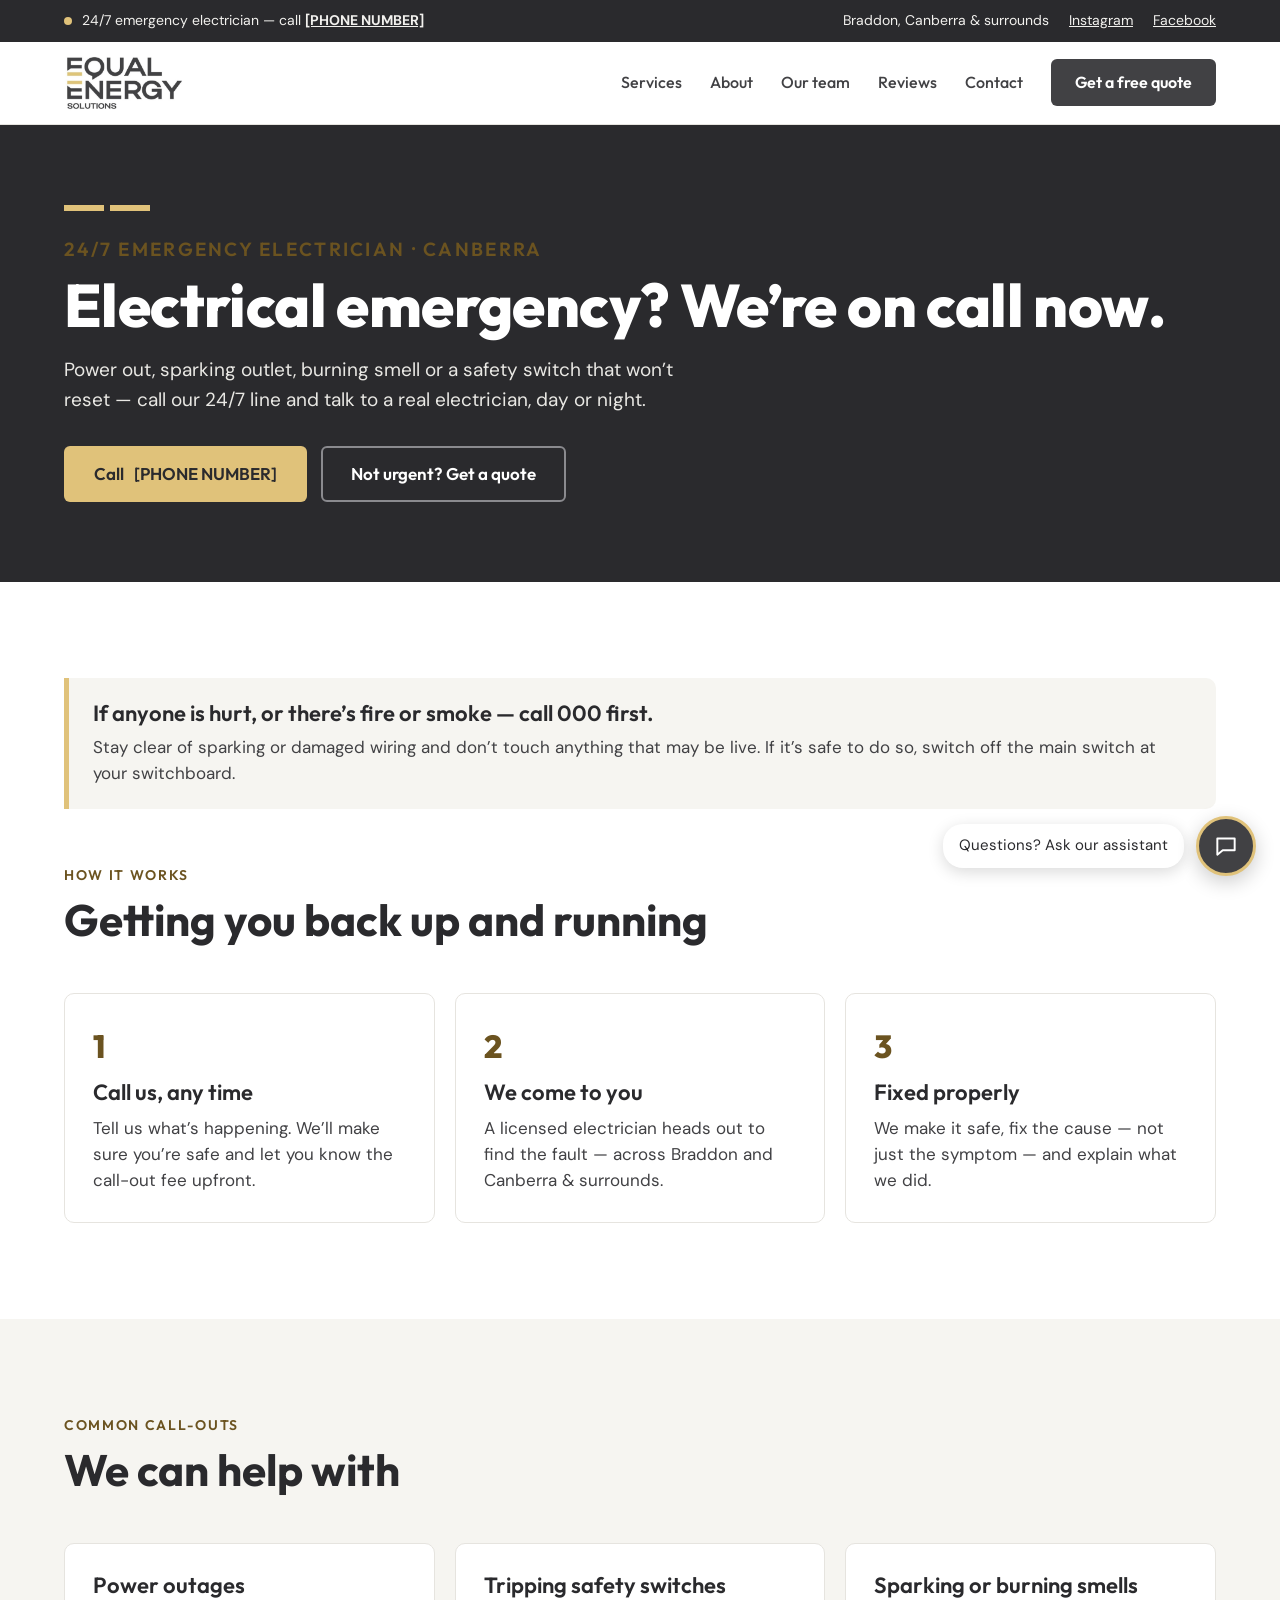
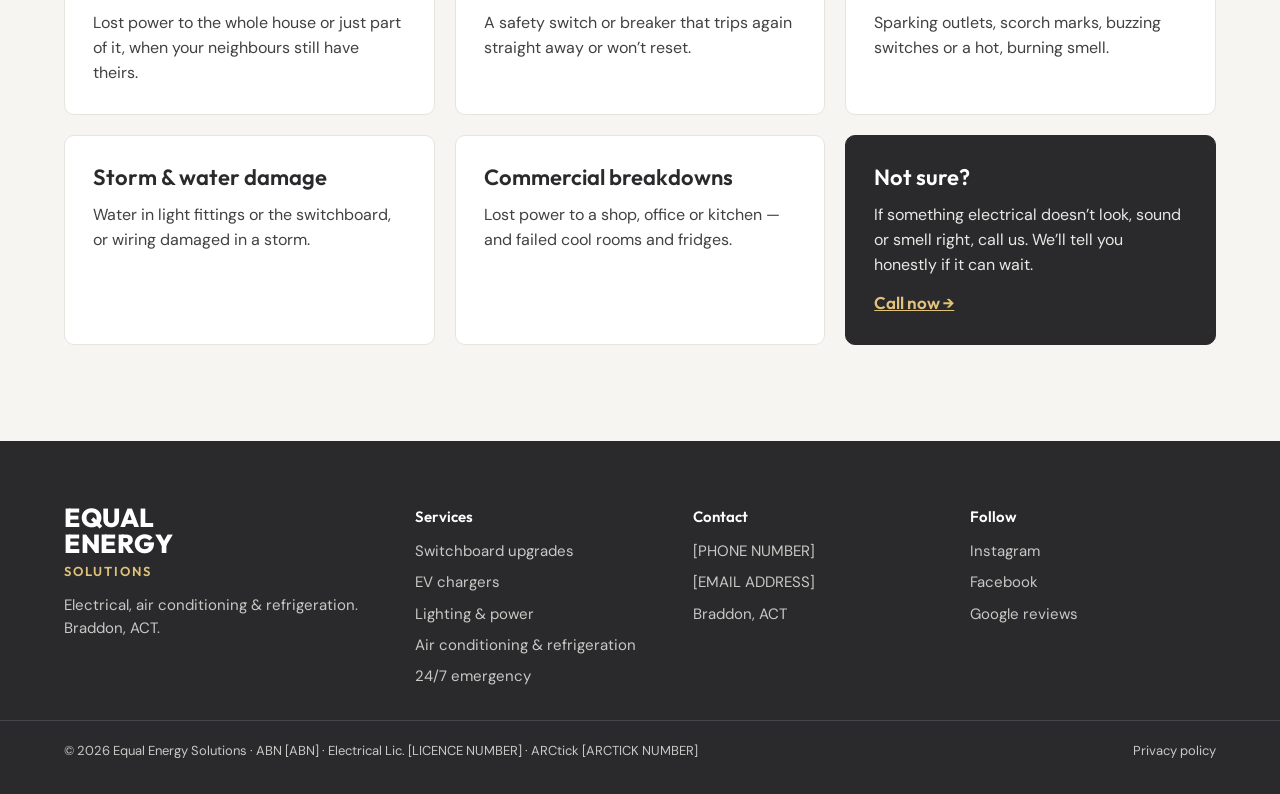
==== emergency.html @ e1e5429c "Equal Energy Solutions website Static site built from the Equal Energy design package: homepage, 24/" ====
<!doctype html>
<html lang="en-AU">
<head>
<meta charset="utf-8">
<meta name="viewport" content="width=device-width, initial-scale=1">
<title>24/7 Emergency Electrician Canberra | Equal Energy Solutions</title>
<meta name="description" content="24/7 emergency electrician in Canberra. Power out, sparking outlet or a safety switch that won't reset? Call Equal Energy Solutions any time, day or night.">
<meta name="theme-color" content="#2A2A2D">
<meta property="og:type" content="website">
<meta property="og:title" content="Equal Energy Solutions — Electrician Braddon &amp; Canberra">
<meta property="og:description" content="Electrical, air conditioning &amp; refrigeration for homes and businesses. 24/7 emergency service. Free quotes.">
<meta property="og:image" content="images/logo.jpg">
<link rel="icon" href="images/favicon.svg" type="image/svg+xml">
<link rel="preconnect" href="https://fonts.googleapis.com">
<link rel="preconnect" href="https://fonts.gstatic.com" crossorigin>
<link href="https://fonts.googleapis.com/css2?family=Outfit:wght@400;500;600;700;800&family=DM+Sans:wght@400;500;700&display=swap" rel="stylesheet">
<link rel="stylesheet" href="css/styles.css">
</head>
<body>
<a class="skip" href="#main">Skip to content</a>

<!-- 1. Emergency bar with tap-to-call -->
<div class="topbar">
  <div class="wrap">
    <div class="topbar__left"><span class="dot" aria-hidden="true"></span><span>24/7 emergency electrician — call <a data-tel href="index.html#contact"><strong data-site="phone">[PHONE NUMBER]</strong></a></span></div>
    <div class="topbar__right"><span>Braddon, Canberra &amp; surrounds</span><a data-link="instagramUrl" href="https://www.instagram.com/equalenergysolutions/" rel="noopener">Instagram</a><a data-link="facebookUrl" href="https://www.facebook.com/p/Equal-Energy-Solutions-61576045104167/" rel="noopener">Facebook</a></div>
  </div>
</div>

<header class="header">
  <div class="wrap">
    <a class="header__logo" href="index.html" aria-label="Equal Energy Solutions — home"><img src="images/logo.jpg" alt="Equal Energy Solutions" width="121" height="58"></a>
    <button class="nav-toggle" type="button" aria-controls="nav" aria-expanded="false" aria-label="Menu">
      <svg width="22" height="22" viewBox="0 0 24 24" fill="none" stroke="#2A2A2D" stroke-width="2" stroke-linecap="round" aria-hidden="true"><path d="M4 7h16M4 12h16M4 17h16"/></svg>
    </button>
    <nav class="nav" id="nav" aria-label="Main">
      <a href="index.html#services">Services</a>
      <a href="index.html#about">About</a>
      <a href="index.html#team">Our team</a>
      <a href="index.html#reviews">Reviews</a>
      <a href="index.html#contact">Contact</a>
      <a class="btn btn--primary btn--sm" href="index.html#contact">Get a free quote</a>
    </nav>
  </div>
</header>

<main id="main">

<section class="page-hero">
  <div class="wrap">
    <div class="bars" aria-hidden="true"><span></span><span></span></div>
    <p class="eyebrow">24/7 emergency electrician · Canberra</p>
    <h1>Electrical emergency? We’re on call now.</h1>
    <p style="margin-bottom:32px">Power out, sparking outlet, burning smell or a safety switch that won’t reset — call our 24/7 line and talk to a real electrician, day or night.</p>
    <div class="btn-row">
      <a class="btn btn--gold" data-tel href="#call">Call <span data-site="phone">[PHONE NUMBER]</span></a>
      <a class="btn btn--outline-light" href="index.html#contact">Not urgent? Get a quote</a>
    </div>
  </div>
</section>

<section class="section" id="call">
  <div class="wrap">
    <div class="danger" style="margin-bottom:56px">
      <h3 style="margin-bottom:6px">If anyone is hurt, or there’s fire or smoke — call 000 first.</h3>
      <p>Stay clear of sparking or damaged wiring and don’t touch anything that may be live. If it’s safe to do so, switch off the main switch at your switchboard.</p>
    </div>
    <div class="section-head">
      <p class="eyebrow">How it works</p>
      <h2>Getting you back up and running</h2>
    </div>
    <ol class="steps" style="padding:0;margin:0">
      <li><h3 style="margin-bottom:8px">Call us, any time</h3><p>Tell us what’s happening. We’ll make sure you’re safe and let you know the call-out fee upfront.</p></li>
      <li><h3 style="margin-bottom:8px">We come to you</h3><p>A licensed electrician heads out to find the fault — across Braddon and <span data-site="serviceArea">Canberra &amp; surrounds</span>.</p></li>
      <li><h3 style="margin-bottom:8px">Fixed properly</h3><p>We make it safe, fix the cause — not just the symptom — and explain what we did.</p></li>
    </ol>
  </div>
</section>

<section class="section section--stone">
  <div class="wrap">
    <div class="section-head">
      <p class="eyebrow">Common call-outs</p>
      <h2>We can help with</h2>
    </div>
    <div class="grid-3">
      <article class="card"><h3>Power outages</h3><p>Lost power to the whole house or just part of it, when your neighbours still have theirs.</p></article>
      <article class="card"><h3>Tripping safety switches</h3><p>A safety switch or breaker that trips again straight away or won’t reset.</p></article>
      <article class="card"><h3>Sparking or burning smells</h3><p>Sparking outlets, scorch marks, buzzing switches or a hot, burning smell.</p></article>
      <article class="card"><h3>Storm &amp; water damage</h3><p>Water in light fittings or the switchboard, or wiring damaged in a storm.</p></article>
      <article class="card"><h3>Commercial breakdowns</h3><p>Lost power to a shop, office or kitchen — and failed cool rooms and fridges.</p></article>
      <article class="card card--dark"><h3>Not sure?</h3><p>If something electrical doesn’t look, sound or smell right, call us. We’ll tell you honestly if it can wait.</p><a data-tel href="#call">Call now →</a></article>
    </div>
  </div>
</section>

</main>

<!-- 11. Footer -->
<footer class="footer">
  <div class="wrap">
    <div>
      <div class="wordmark">EQUAL<br>ENERGY<small>SOLUTIONS</small></div>
      <p>Electrical, air conditioning &amp; refrigeration. Braddon, ACT.</p>
    </div>
    <div class="footer__col"><div class="footer__title">Services</div><a href="index.html#services">Switchboard upgrades</a><a href="index.html#services">EV chargers</a><a href="index.html#services">Lighting &amp; power</a><a href="index.html#services">Air conditioning &amp; refrigeration</a><a href="emergency.html">24/7 emergency</a></div>
    <div class="footer__col"><div class="footer__title">Contact</div><a data-tel href="index.html#contact" data-site="phone">[PHONE NUMBER]</a><a data-mailto href="index.html#contact" data-site="email">[EMAIL ADDRESS]</a><span>Braddon, ACT</span></div>
    <div class="footer__col"><div class="footer__title">Follow</div><a data-link="instagramUrl" href="https://www.instagram.com/equalenergysolutions/" rel="noopener">Instagram</a><a data-link="facebookUrl" href="https://www.facebook.com/p/Equal-Energy-Solutions-61576045104167/" rel="noopener">Facebook</a><a data-link="googleReviewsUrl" href="#" rel="noopener">Google reviews</a></div>
  </div>
  <div class="footer__bottom">
    <div class="wrap">
      <span>© <span data-year>2026</span> Equal Energy Solutions · ABN <span data-site="abn">[ABN]</span> · Electrical Lic. <span data-site="electricalLicence">[LICENCE NUMBER]</span> · ARCtick <span data-site="arctickLicence">[ARCTICK NUMBER]</span></span>
      <a href="privacy.html">Privacy policy</a>
    </div>
  </div>
</footer>

<!-- 12. Assistant launcher -->
<div class="chat-launch">
  <span class="chat-hint">Questions? Ask our assistant</span>
  <button type="button" class="chat-toggle" data-open-chat aria-label="Open chat assistant"><svg width="26" height="26" viewBox="0 0 24 24" fill="none" stroke="#FFFFFF" stroke-width="1.8" stroke-linecap="round" stroke-linejoin="round" aria-hidden="true"><path d="M4 5h16v11H9l-5 4z"/></svg></button>
</div>
<div id="chat-panel" class="chat-panel" role="dialog" aria-label="Equal Energy assistant">
  <div class="chat-head">
    <div class="chat-head__avatar"><svg width="20" height="20" viewBox="0 0 24 24" fill="none" stroke="#2A2A2D" stroke-width="2" stroke-linecap="round" stroke-linejoin="round" aria-hidden="true"><path d="M13 2L4 14h7l-1 8 9-12h-7z"/></svg></div>
    <div><div class="chat-head__title">Equal Energy assistant</div><div class="chat-head__sub">Instant answers · a real person follows up</div></div>
    <button type="button" id="chat-close" class="chat-close" aria-label="Close chat">×</button>
  </div>
  <div id="chat-log" class="chat-log" aria-live="polite"></div>
  <div id="chat-chips" class="chat-chips"></div>
  <form id="chat-form" class="chat-form"><label class="sr-only" for="chat-input">Type your question</label><input id="chat-input" type="text" placeholder="Type your question…" autocomplete="off"><button type="submit" aria-label="Send">➤</button></form>
  <div class="chat-foot">Automated assistant — for emergencies call <span data-site="phone">[PHONE]</span> any time</div>
</div>

<!-- Mobile action bar -->
<nav class="mobile-bar" aria-label="Quick actions">
  <a class="btn btn--gold" data-tel href="index.html#contact">Call</a>
  <a class="btn btn--primary" href="index.html#contact">Quote</a>
  <button type="button" class="btn btn--outline" data-open-chat>Ask us</button>
</nav>

<script src="js/config.js"></script>
<script src="js/main.js"></script>
</body>
</html>
---- css/styles.css ----
/* Equal Energy Solutions — brand tokens from the Design Package (Brand & UI kit) */
:root {
  --charcoal: #414144;      /* logo, buttons, body text */
  --deep: #2A2A2D;          /* headings, dark bands */
  --gold: #E0C27A;          /* accents, emergency CTA — never text on white */
  --bronze: #6B5320;        /* "gold" for text on light */
  --stone: #F6F5F1;         /* alternate sections */
  --line: #E6E4DF;          /* borders, dividers */
  --muted: #5E5E62;
  --placeholder: #DEDCD6;
  --white: #FFFFFF;

  --font-head: "Outfit", system-ui, sans-serif;
  --font-body: "DM Sans", system-ui, sans-serif;

  --radius: 10px;
  --wrap: 1200px;
  --shadow: 0 10px 30px rgba(0, 0, 0, .12);
}

*, *::before, *::after { box-sizing: border-box; }
html { scroll-behavior: smooth; scroll-padding-top: 90px; }
body {
  margin: 0;
  font-family: var(--font-body);
  font-size: 17px;
  line-height: 1.55;
  color: var(--charcoal);
  background: var(--white);
  -webkit-font-smoothing: antialiased;
}
img { max-width: 100%; display: block; }
a { color: var(--charcoal); }
a:hover { color: var(--deep); }
h1, h2, h3 { font-family: var(--font-head); color: var(--deep); margin: 0; }
h1 { font-weight: 800; font-size: 60px; line-height: 1.05; letter-spacing: -0.01em; }
h2 { font-weight: 700; font-size: 44px; line-height: 1.1; }
h3 { font-weight: 600; font-size: 22px; line-height: 1.25; }
p { margin: 0; }
:focus-visible { outline: 3px solid var(--gold); outline-offset: 2px; }

.wrap { max-width: var(--wrap); margin: 0 auto; padding: 0 24px; }
.section { padding: 96px 0; }
.section--stone { background: var(--stone); }
.section--dark { background: var(--deep); color: #E9E8E4; }
.section--dark h2, .section--dark h3 { color: var(--white); }

.eyebrow {
  font-family: var(--font-head); font-weight: 600; font-size: 14px;
  letter-spacing: .12em; text-transform: uppercase; color: var(--bronze);
  margin-bottom: 10px;
}
.section--dark .eyebrow { color: var(--gold); }
.lead { font-size: 18px; max-width: 680px; margin-top: 14px; }
.section-head { margin-bottom: 48px; }
.section-head--split { display: flex; flex-wrap: wrap; justify-content: space-between; align-items: flex-end; gap: 24px; }

/* Gold bars motif — the two bars from the logo's "E" */
.bars { display: flex; gap: 6px; margin-bottom: 24px; }
.bars span { width: 40px; height: 6px; background: var(--gold); display: block; }
.bar { width: 40px; height: 5px; background: var(--gold); margin-bottom: 16px; }

.sr-only { position: absolute; width: 1px; height: 1px; overflow: hidden; clip: rect(0 0 0 0); white-space: nowrap; }
.skip { position: absolute; left: -999px; top: 8px; background: var(--deep); color: var(--white); padding: 10px 16px; z-index: 100; }
.skip:focus { left: 8px; }

/* Buttons */
.btn {
  display: inline-flex; align-items: center; justify-content: center; gap: 10px;
  font-family: var(--font-head); font-weight: 600; font-size: 17px;
  padding: 16px 28px; border-radius: 6px; border: 2px solid transparent;
  text-decoration: none; cursor: pointer; line-height: 1.2;
  transition: transform .15s ease, background-color .15s ease;
}
.btn:hover { transform: translateY(-1px); }
.btn--primary { background: var(--charcoal); color: var(--white); }
.btn--primary:hover { background: var(--deep); color: var(--white); }
.btn--gold { background: var(--gold); color: var(--deep); }
.btn--gold:hover { background: #D6B566; color: var(--deep); }
.btn--outline { border-color: var(--charcoal); color: var(--charcoal); background: transparent; }
.btn--outline:hover { background: var(--charcoal); color: var(--white); }
.btn--outline-light { border-color: #8A8A8E; color: var(--white); background: transparent; }
.btn--outline-light:hover { border-color: var(--white); color: var(--white); }
.btn--sm { padding: 12px 22px; font-size: 16px; }
.btn-row { display: flex; flex-wrap: wrap; gap: 14px; }

/* Top emergency bar */
.topbar { background: var(--deep); color: #F2F1EE; font-size: 14px; }
.topbar .wrap { display: flex; flex-wrap: wrap; justify-content: space-between; align-items: center; gap: 8px 24px; padding-top: 10px; padding-bottom: 10px; }
.topbar a { color: #F2F1EE; }
.topbar__left { display: flex; align-items: center; gap: 10px; }
.topbar__right { display: flex; gap: 20px; align-items: center; }
.dot { width: 8px; height: 8px; border-radius: 50%; background: var(--gold); display: inline-block; animation: pulse 2s infinite; }
@keyframes pulse { 0%,100% { opacity: 1; } 50% { opacity: .35; } }

/* Header */
.header { position: sticky; top: 0; z-index: 40; background: rgba(255,255,255,.97); border-bottom: 1px solid var(--line); backdrop-filter: saturate(1.4) blur(6px); }
.header .wrap { display: flex; align-items: center; justify-content: space-between; gap: 16px; padding-top: 12px; padding-bottom: 12px; }
.header__logo img { height: 58px; width: auto; }
.nav { display: flex; gap: 28px; align-items: center; font-family: var(--font-head); font-weight: 500; font-size: 16px; }
.nav a { text-decoration: none; }
.nav a:not(.btn):hover { color: var(--bronze); }
.nav .btn { color: var(--white); }
.nav-toggle { display: none; width: 46px; height: 46px; border: 1px solid var(--line); border-radius: 8px; background: var(--white); cursor: pointer; align-items: center; justify-content: center; }

/* Hero */
.hero { background: var(--stone); }
.hero .wrap { padding-top: 88px; padding-bottom: 88px; display: grid; grid-template-columns: 1.1fr 1fr; gap: 56px; align-items: center; }
.hero h1 { margin-bottom: 20px; }
.hero__sub { font-size: 19px; max-width: 540px; margin-bottom: 32px; }
.hero__visual {
  position: relative; min-height: 440px; border-radius: 12px; overflow: hidden;
  background:
    radial-gradient(circle at 80% 15%, rgba(224,194,122,.25), transparent 45%),
    linear-gradient(160deg, #3A3A3E 0%, var(--deep) 70%);
  color: var(--white); padding: 40px; display: flex; flex-direction: column; justify-content: flex-end;
}
.hero__visual img.hero__photo { position: absolute; inset: 0; width: 100%; height: 100%; object-fit: cover; }
.hero__bolt { position: absolute; right: -40px; top: -20px; width: 340px; height: 340px; opacity: .08; }
.hero__card { position: relative; background: rgba(255,255,255,.06); border: 1px solid rgba(255,255,255,.12); border-radius: 10px; padding: 18px 20px; display: flex; gap: 14px; align-items: center; margin-top: 12px; }
.hero__card strong { font-family: var(--font-head); font-size: 17px; display: block; }
.hero__card span { font-size: 14px; color: #C9C8C4; }
.icon-tile { width: 52px; height: 52px; border-radius: 10px; background: var(--stone); display: flex; align-items: center; justify-content: center; flex: none; }
.icon-tile--gold { background: var(--gold); }
.icon-tile--glass { background: rgba(224,194,122,.18); }

/* Trust strip */
.trust { border-bottom: 1px solid var(--line); }
.trust .wrap { padding-top: 24px; padding-bottom: 24px; display: grid; grid-template-columns: repeat(4, 1fr); gap: 16px; font-family: var(--font-head); font-weight: 600; font-size: 16px; color: var(--deep); }
.trust__item { display: flex; gap: 12px; align-items: center; }

/* Services */
.grid-3 { display: grid; grid-template-columns: repeat(3, 1fr); gap: 20px; }
.card { border: 1px solid var(--line); border-radius: var(--radius); padding: 28px; display: flex; flex-direction: column; gap: 12px; background: var(--white); transition: box-shadow .2s ease, transform .2s ease; }
.card:hover { box-shadow: var(--shadow); transform: translateY(-2px); }
.card p { font-size: 16px; }
.card--dark { background: var(--deep); color: #E9E8E4; border-color: var(--deep); }
.card--dark h3 { color: var(--white); }
.card--dark a { color: var(--gold); font-family: var(--font-head); font-weight: 600; font-size: 17px; margin-top: auto; }

/* About */
.split { display: grid; grid-template-columns: 1fr 1.15fr; gap: 56px; align-items: center; }
.split p + p { margin-top: 16px; }
.about__visual { min-height: 420px; border-radius: 12px; background: var(--deep); position: relative; overflow: hidden; padding: 40px; display: flex; flex-direction: column; justify-content: center; gap: 28px; }
.about__visual img { position: absolute; inset: 0; width: 100%; height: 100%; object-fit: cover; }
.stat { color: var(--white); }
.stat strong { font-family: var(--font-head); font-size: 40px; font-weight: 800; color: var(--gold); display: block; line-height: 1; }
.stat span { font-size: 15px; color: #C9C8C4; }

/* Team */
.team { display: grid; grid-template-columns: repeat(5, 1fr); gap: 20px; }
.member { display: flex; flex-direction: column; gap: 4px; }
.member__photo { aspect-ratio: 4 / 5; border-radius: var(--radius); background: var(--stone); border: 1px solid var(--line); display: flex; align-items: center; justify-content: center; margin-bottom: 12px; overflow: hidden; position: relative; }
.member__photo img { width: 100%; height: 100%; object-fit: cover; }
.member__initial { font-family: var(--font-head); font-weight: 800; font-size: 56px; color: var(--charcoal); }
.member__photo::after { content: ""; position: absolute; left: 16px; bottom: 16px; width: 34px; height: 5px; background: var(--gold); box-shadow: 40px 0 0 var(--gold); }
.member h3 { font-size: 20px; }
.member__role { font-size: 15px; color: var(--bronze); font-weight: 700; }
.member p:last-child { font-size: 15px; }

/* Why us */
.grid-4 { display: grid; grid-template-columns: repeat(4, 1fr); gap: 32px; }
.why h3 { font-size: 21px; margin-bottom: 8px; }
.why p { font-size: 16px; }

/* Reviews */
.reviews { display: grid; grid-template-columns: repeat(3, 1fr); gap: 20px; }
.review { margin: 0; background: var(--stone); border-radius: var(--radius); padding: 28px; display: flex; flex-direction: column; gap: 14px; }
.stars { color: #9A7A2E; font-size: 20px; letter-spacing: 2px; line-height: 1; }
.review blockquote { margin: 0; font-size: 16.5px; flex: 1; }
.review figcaption { font-family: var(--font-head); font-weight: 600; color: var(--deep); }
.review figcaption span { font-weight: 400; color: var(--muted); }
.rating-line { font-size: 17px; margin-top: 8px; }

/* Instagram */
.ig-grid { display: grid; grid-template-columns: repeat(6, 1fr); gap: 12px; }
.ig-tile { aspect-ratio: 1; border-radius: 8px; background: var(--deep); color: var(--white); display: flex; flex-direction: column; align-items: center; justify-content: center; gap: 10px; text-decoration: none; text-align: center; padding: 12px; font-family: var(--font-head); font-weight: 500; font-size: 14px; transition: transform .2s ease; position: relative; overflow: hidden; }
.ig-tile:nth-child(even) { background: var(--charcoal); }
.ig-tile:hover { transform: scale(1.03); color: var(--gold); }
.ig-tile img { position: absolute; inset: 0; width: 100%; height: 100%; object-fit: cover; }

/* Contact */
.contact { display: grid; grid-template-columns: 1fr 1.3fr; gap: 56px; }
.contact__list { display: flex; flex-direction: column; gap: 18px; margin-top: 32px; }
.contact__list dt { font-family: var(--font-head); font-weight: 600; color: var(--deep); }
.contact__list dd { margin: 0; }
.form { background: var(--stone); border-radius: 12px; padding: 32px; display: grid; grid-template-columns: repeat(2, minmax(0, 1fr)); gap: 18px; }
.form label { display: flex; flex-direction: column; gap: 6px; font-weight: 700; font-size: 15px; }
.form .full { grid-column: 1 / -1; }
.form input, .form select, .form textarea { font: inherit; font-weight: 400; padding: 12px; border: 1px solid #C9C6BF; border-radius: 6px; background: var(--white); color: var(--deep); width: 100%; }
.form input:focus, .form select:focus, .form textarea:focus { outline: 2px solid var(--gold); border-color: var(--charcoal); }
.form textarea { resize: vertical; min-height: 120px; }
.form .btn { width: 100%; }
.form__note { font-size: 13px; color: var(--muted); }
.form__status { grid-column: 1 / -1; padding: 14px 16px; border-radius: 8px; font-weight: 500; display: none; }
.form__status.ok { display: block; background: #E9F3E6; color: #2E5B23; }
.form__status.err { display: block; background: #FBEAEA; color: #8A2A2A; }
.hp { display: none !important; }

/* Footer */
.footer { background: var(--deep); color: #C9C8C4; font-size: 15px; }
.footer .wrap { padding-top: 64px; padding-bottom: 32px; display: grid; grid-template-columns: 1.3fr 1fr 1fr 1fr; gap: 32px; }
.footer a { color: #C9C8C4; text-decoration: none; }
.footer a:hover { color: var(--gold); }
.footer__col { display: flex; flex-direction: column; gap: 8px; }
.footer__title { font-family: var(--font-head); font-weight: 600; color: var(--white); margin-bottom: 4px; }
.wordmark { font-family: var(--font-head); font-weight: 800; font-size: 26px; line-height: 1; color: var(--white); letter-spacing: .02em; }
.wordmark small { display: block; font-weight: 600; font-size: 13px; letter-spacing: .14em; color: var(--gold); margin: 8px 0 16px; }
.footer__bottom { border-top: 1px solid #45454A; }
.footer__bottom .wrap { display: flex; flex-wrap: wrap; justify-content: space-between; gap: 12px; font-size: 13px; padding-top: 20px; padding-bottom: 32px; grid-template-columns: none; }

/* Chatbot */
.chat-launch { position: fixed; z-index: 60; right: 24px; bottom: 24px; display: flex; align-items: center; gap: 12px; }
.chat-hint { background: var(--white); color: var(--deep); padding: 10px 16px; border-radius: 20px; font-size: 15px; box-shadow: 0 4px 16px rgba(0,0,0,.15); }
.chat-toggle { width: 60px; height: 60px; border-radius: 50%; background: var(--charcoal); border: 3px solid var(--gold); display: flex; align-items: center; justify-content: center; cursor: pointer; box-shadow: 0 6px 20px rgba(0,0,0,.2); }
.chat-panel { position: fixed; right: 24px; bottom: 100px; width: 370px; max-width: calc(100vw - 32px); height: 560px; max-height: calc(100vh - 140px); background: var(--white); border-radius: 16px; box-shadow: 0 10px 30px rgba(0,0,0,.2); display: none; flex-direction: column; overflow: hidden; z-index: 61; }
.chat-panel.open { display: flex; }
.chat-head { background: var(--deep); color: var(--white); padding: 14px 16px; display: flex; align-items: center; gap: 12px; }
.chat-head__avatar { width: 38px; height: 38px; border-radius: 50%; background: var(--gold); display: flex; align-items: center; justify-content: center; flex: none; }
.chat-head__title { font-family: var(--font-head); font-weight: 600; }
.chat-head__sub { font-size: 12px; color: #C9C8C4; }
.chat-close { width: 44px; height: 44px; background: none; border: 0; color: var(--white); font-size: 24px; cursor: pointer; margin-left: auto; }
.chat-log { flex: 1; overflow-y: auto; padding: 16px; display: flex; flex-direction: column; gap: 10px; background: var(--stone); }
.bubble { max-width: 84%; padding: 10px 14px; font-size: 15px; line-height: 1.45; }
.bubble--bot { align-self: flex-start; background: var(--white); color: var(--deep); border-radius: 14px 14px 14px 4px; box-shadow: 0 1px 2px rgba(0,0,0,.06); }
.bubble--me { align-self: flex-end; background: var(--charcoal); color: var(--white); border-radius: 14px 14px 4px 14px; }
.bubble a { color: inherit; font-weight: 700; }
.chat-chips { padding: 10px 12px 4px; border-top: 1px solid var(--line); display: flex; flex-wrap: wrap; gap: 6px; max-height: 120px; overflow-y: auto; }
.chat-chips button { font: inherit; font-size: 13px; min-height: 34px; padding: 5px 11px; border-radius: 17px; border: 1.5px solid var(--charcoal); background: var(--white); color: var(--charcoal); cursor: pointer; }
.chat-chips button:hover { background: var(--charcoal); color: var(--white); }
.chat-form { padding: 8px 12px 6px; display: flex; gap: 8px; }
.chat-form input { flex: 1; font: inherit; font-size: 15px; padding: 11px; border: 1px solid #C9C6BF; border-radius: 8px; }
.chat-form button { width: 46px; border-radius: 8px; border: 0; background: var(--charcoal); color: var(--white); cursor: pointer; font-size: 16px; }
.chat-foot { padding: 0 12px 10px; font-size: 11px; color: #6A6A6E; text-align: center; }

/* Mobile sticky action bar (design page 04) */
.mobile-bar { display: none; }

/* Simple content pages (emergency / privacy) */
.page-hero { background: var(--deep); color: #E9E8E4; }
.page-hero .wrap { padding-top: 80px; padding-bottom: 80px; }
.page-hero h1 { color: var(--white); margin-bottom: 18px; }
.page-hero p { font-size: 19px; max-width: 640px; }
.steps { counter-reset: step; display: grid; grid-template-columns: repeat(3, 1fr); gap: 20px; }
.steps li { list-style: none; counter-increment: step; border: 1px solid var(--line); border-radius: var(--radius); padding: 28px; }
.steps li::before { content: counter(step); font-family: var(--font-head); font-weight: 800; font-size: 32px; color: var(--bronze); display: block; margin-bottom: 8px; }
.danger { border-left: 5px solid var(--gold); background: var(--stone); padding: 22px 24px; border-radius: 0 var(--radius) var(--radius) 0; }
.prose { max-width: 760px; }
.prose h2 { font-size: 28px; margin: 40px 0 12px; }
.prose p, .prose ul { margin: 0 0 14px; }

/* Responsive */
@media (max-width: 1080px) {
  .team { grid-template-columns: repeat(3, 1fr); }
  .ig-grid { grid-template-columns: repeat(3, 1fr); }
  .trust .wrap { grid-template-columns: repeat(2, 1fr); }
  .footer .wrap { grid-template-columns: 1fr 1fr; }
}
@media (max-width: 900px) {
  h1 { font-size: 48px; }
  h2 { font-size: 36px; }
  .section { padding: 72px 0; }
  .hero .wrap, .split, .contact { grid-template-columns: 1fr; gap: 40px; }
  .hero .wrap { padding-top: 56px; padding-bottom: 56px; }
  .hero__visual { min-height: 320px; }
  .grid-3, .reviews, .steps { grid-template-columns: 1fr 1fr; }
  .grid-4 { grid-template-columns: 1fr 1fr; }
  .nav-toggle { display: inline-flex; }
  .nav { display: none; position: absolute; top: 100%; left: 0; right: 0; background: var(--white); flex-direction: column; align-items: stretch; gap: 0; border-bottom: 1px solid var(--line); padding: 8px 24px 20px; box-shadow: 0 12px 20px rgba(0,0,0,.06); }
  .nav.open { display: flex; }
  .nav a:not(.btn) { padding: 14px 0; border-bottom: 1px solid var(--line); }
  .nav .btn { margin-top: 14px; }
  .header .wrap { position: relative; }
}
@media (max-width: 640px) {
  body { font-size: 16px; padding-bottom: 76px; }
  h1 { font-size: 40px; }
  h2 { font-size: 30px; }
  .section { padding: 56px 0; }
  .wrap { padding: 0 16px; }
  .topbar__right span { display: none; }
  .header__logo img { height: 48px; }
  .hero__sub { font-size: 17px; }
  .hero .btn-row .btn { width: 100%; }
  .hero__visual { padding: 24px; min-height: 260px; }
  .trust .wrap { grid-template-columns: 1fr 1fr; font-size: 14px; gap: 12px; }
  .trust__item svg { width: 20px; height: 20px; flex: none; }
  .grid-3, .reviews, .steps, .grid-4, .footer .wrap { grid-template-columns: 1fr; }
  .card { padding: 22px; }
  .team { grid-template-columns: 1fr 1fr; gap: 14px; }
  .member__initial { font-size: 44px; }
  .ig-grid { grid-template-columns: repeat(3, 1fr); gap: 8px; }
  .ig-tile span { display: none; }
  .form { grid-template-columns: 1fr; padding: 22px; }
  .about__visual { min-height: 0; padding: 28px; }
  .chat-hint { display: none; }
  .chat-launch { display: none; }
  .chat-panel { right: 8px; left: 8px; width: auto; max-width: none; bottom: 84px; height: calc(100vh - 120px); }
  .mobile-bar { display: grid; grid-template-columns: 1fr 1fr 1fr; gap: 8px; position: fixed; left: 0; right: 0; bottom: 0; z-index: 55; background: var(--white); padding: 10px 12px calc(10px + env(safe-area-inset-bottom)); box-shadow: 0 -4px 16px rgba(0,0,0,.1); }
  .mobile-bar .btn { padding: 14px 8px; font-size: 16px; }
}
@media (prefers-reduced-motion: reduce) {
  html { scroll-behavior: auto; }
  *, *::before, *::after { animation: none !important; transition: none !important; }
}
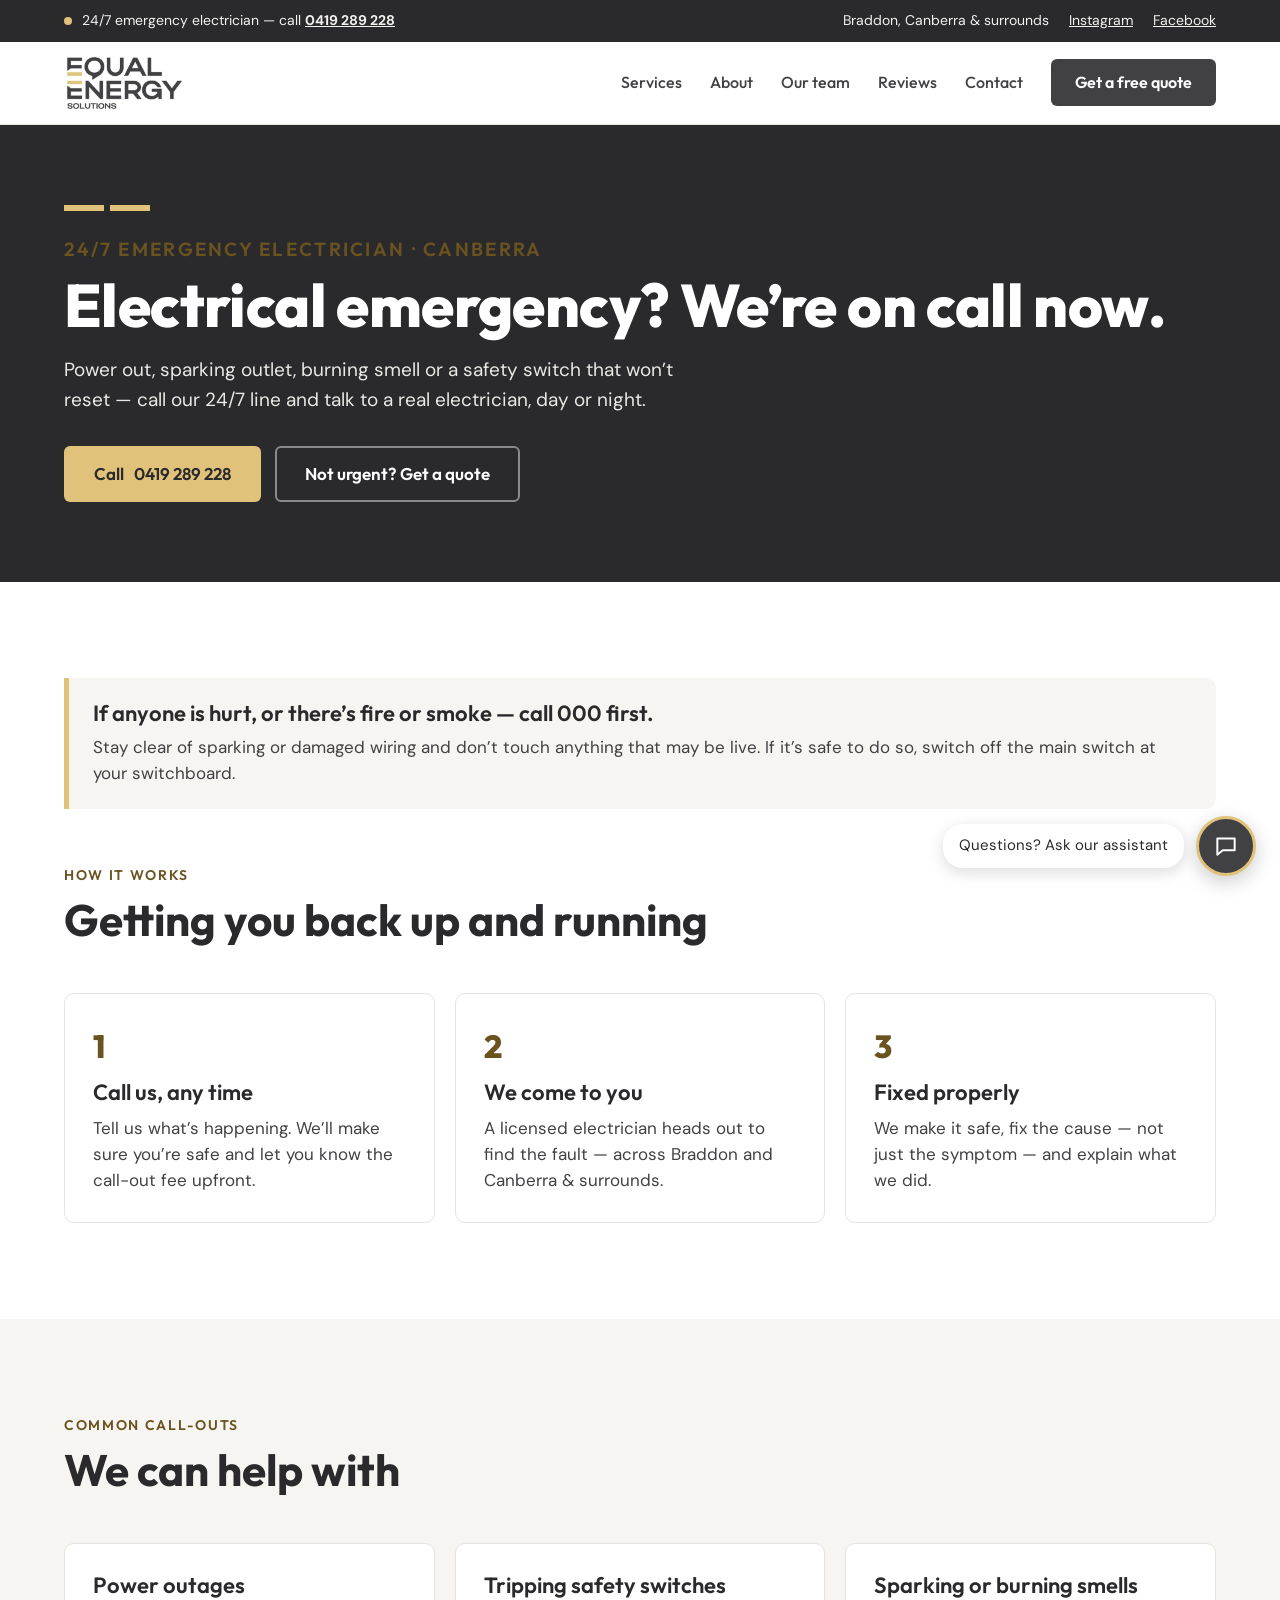
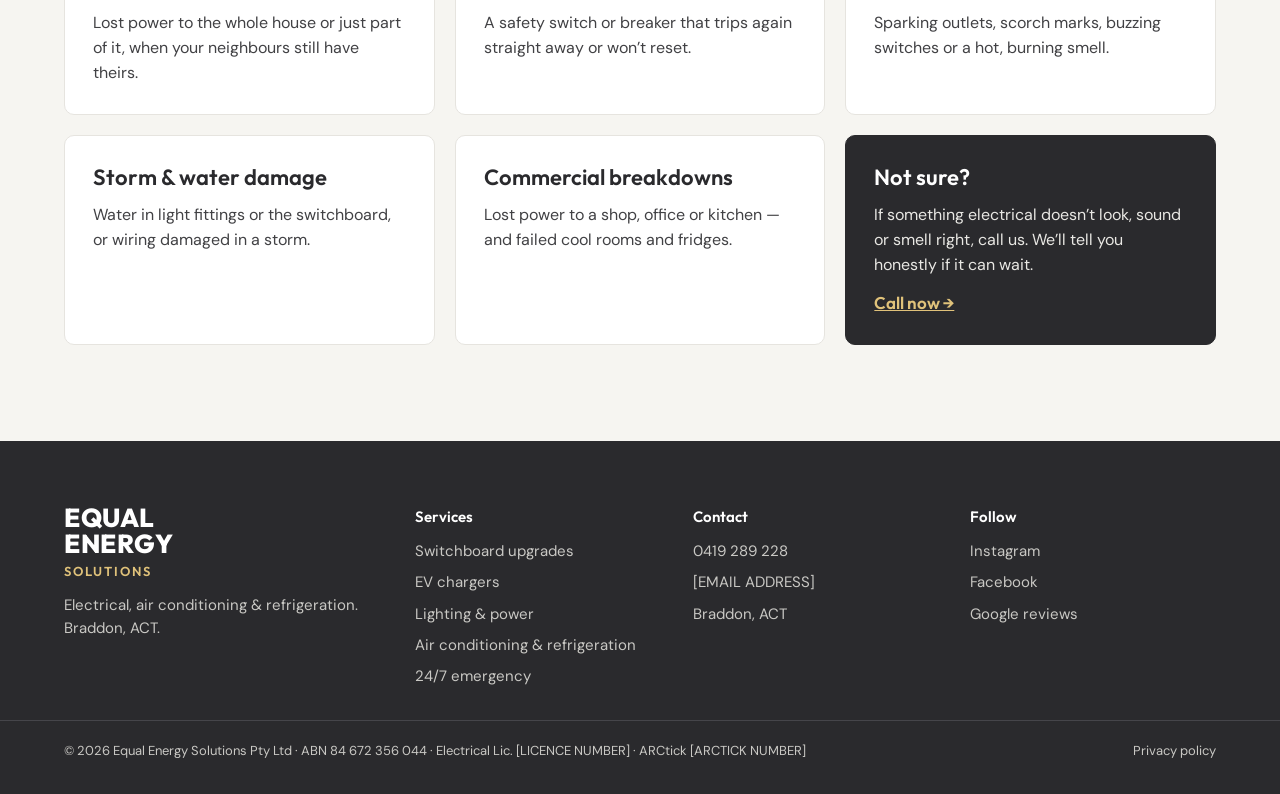
==== commit 0ebac6d6: "Add business phone number and ABN Phone 0419 289 228 (tap-to-call everywhere) and ABN 84 672 356 044" ====
--- a/emergency.html
+++ b/emergency.html
@@ -22,7 +22,7 @@
 <!-- 1. Emergency bar with tap-to-call -->
 <div class="topbar">
   <div class="wrap">
-    <div class="topbar__left"><span class="dot" aria-hidden="true"></span><span>24/7 emergency electrician — call <a data-tel href="index.html#contact"><strong data-site="phone">[PHONE NUMBER]</strong></a></span></div>
+    <div class="topbar__left"><span class="dot" aria-hidden="true"></span><span>24/7 emergency electrician — call <a data-tel href="index.html#contact"><strong data-site="phone">0419 289 228</strong></a></span></div>
     <div class="topbar__right"><span>Braddon, Canberra &amp; surrounds</span><a data-link="instagramUrl" href="https://www.instagram.com/equalenergysolutions/" rel="noopener">Instagram</a><a data-link="facebookUrl" href="https://www.facebook.com/p/Equal-Energy-Solutions-61576045104167/" rel="noopener">Facebook</a></div>
   </div>
 </div>
@@ -53,7 +53,7 @@
     <h1>Electrical emergency? We’re on call now.</h1>
     <p style="margin-bottom:32px">Power out, sparking outlet, burning smell or a safety switch that won’t reset — call our 24/7 line and talk to a real electrician, day or night.</p>
     <div class="btn-row">
-      <a class="btn btn--gold" data-tel href="#call">Call <span data-site="phone">[PHONE NUMBER]</span></a>
+      <a class="btn btn--gold" data-tel href="tel:+61419289228">Call <span data-site="phone">0419 289 228</span></a>
       <a class="btn btn--outline-light" href="index.html#contact">Not urgent? Get a quote</a>
     </div>
   </div>
@@ -89,7 +89,7 @@
       <article class="card"><h3>Sparking or burning smells</h3><p>Sparking outlets, scorch marks, buzzing switches or a hot, burning smell.</p></article>
       <article class="card"><h3>Storm &amp; water damage</h3><p>Water in light fittings or the switchboard, or wiring damaged in a storm.</p></article>
       <article class="card"><h3>Commercial breakdowns</h3><p>Lost power to a shop, office or kitchen — and failed cool rooms and fridges.</p></article>
-      <article class="card card--dark"><h3>Not sure?</h3><p>If something electrical doesn’t look, sound or smell right, call us. We’ll tell you honestly if it can wait.</p><a data-tel href="#call">Call now →</a></article>
+      <article class="card card--dark"><h3>Not sure?</h3><p>If something electrical doesn’t look, sound or smell right, call us. We’ll tell you honestly if it can wait.</p><a data-tel href="tel:+61419289228">Call now →</a></article>
     </div>
   </div>
 </section>
@@ -104,12 +104,12 @@
       <p>Electrical, air conditioning &amp; refrigeration. Braddon, ACT.</p>
     </div>
     <div class="footer__col"><div class="footer__title">Services</div><a href="index.html#services">Switchboard upgrades</a><a href="index.html#services">EV chargers</a><a href="index.html#services">Lighting &amp; power</a><a href="index.html#services">Air conditioning &amp; refrigeration</a><a href="emergency.html">24/7 emergency</a></div>
-    <div class="footer__col"><div class="footer__title">Contact</div><a data-tel href="index.html#contact" data-site="phone">[PHONE NUMBER]</a><a data-mailto href="index.html#contact" data-site="email">[EMAIL ADDRESS]</a><span>Braddon, ACT</span></div>
+    <div class="footer__col"><div class="footer__title">Contact</div><a data-tel href="index.html#contact" data-site="phone">0419 289 228</a><a data-mailto href="index.html#contact" data-site="email">[EMAIL ADDRESS]</a><span>Braddon, ACT</span></div>
     <div class="footer__col"><div class="footer__title">Follow</div><a data-link="instagramUrl" href="https://www.instagram.com/equalenergysolutions/" rel="noopener">Instagram</a><a data-link="facebookUrl" href="https://www.facebook.com/p/Equal-Energy-Solutions-61576045104167/" rel="noopener">Facebook</a><a data-link="googleReviewsUrl" href="#" rel="noopener">Google reviews</a></div>
   </div>
   <div class="footer__bottom">
     <div class="wrap">
-      <span>© <span data-year>2026</span> Equal Energy Solutions · ABN <span data-site="abn">[ABN]</span> · Electrical Lic. <span data-site="electricalLicence">[LICENCE NUMBER]</span> · ARCtick <span data-site="arctickLicence">[ARCTICK NUMBER]</span></span>
+      <span>© <span data-year>2026</span> Equal Energy Solutions Pty Ltd · ABN <span data-site="abn">84 672 356 044</span> · Electrical Lic. <span data-site="electricalLicence">[LICENCE NUMBER]</span> · ARCtick <span data-site="arctickLicence">[ARCTICK NUMBER]</span></span>
       <a href="privacy.html">Privacy policy</a>
     </div>
   </div>
@@ -129,7 +129,7 @@
   <div id="chat-log" class="chat-log" aria-live="polite"></div>
   <div id="chat-chips" class="chat-chips"></div>
   <form id="chat-form" class="chat-form"><label class="sr-only" for="chat-input">Type your question</label><input id="chat-input" type="text" placeholder="Type your question…" autocomplete="off"><button type="submit" aria-label="Send">➤</button></form>
-  <div class="chat-foot">Automated assistant — for emergencies call <span data-site="phone">[PHONE]</span> any time</div>
+  <div class="chat-foot">Automated assistant — for emergencies call <span data-site="phone">0419 289 228</span> any time</div>
 </div>
 
 <!-- Mobile action bar -->
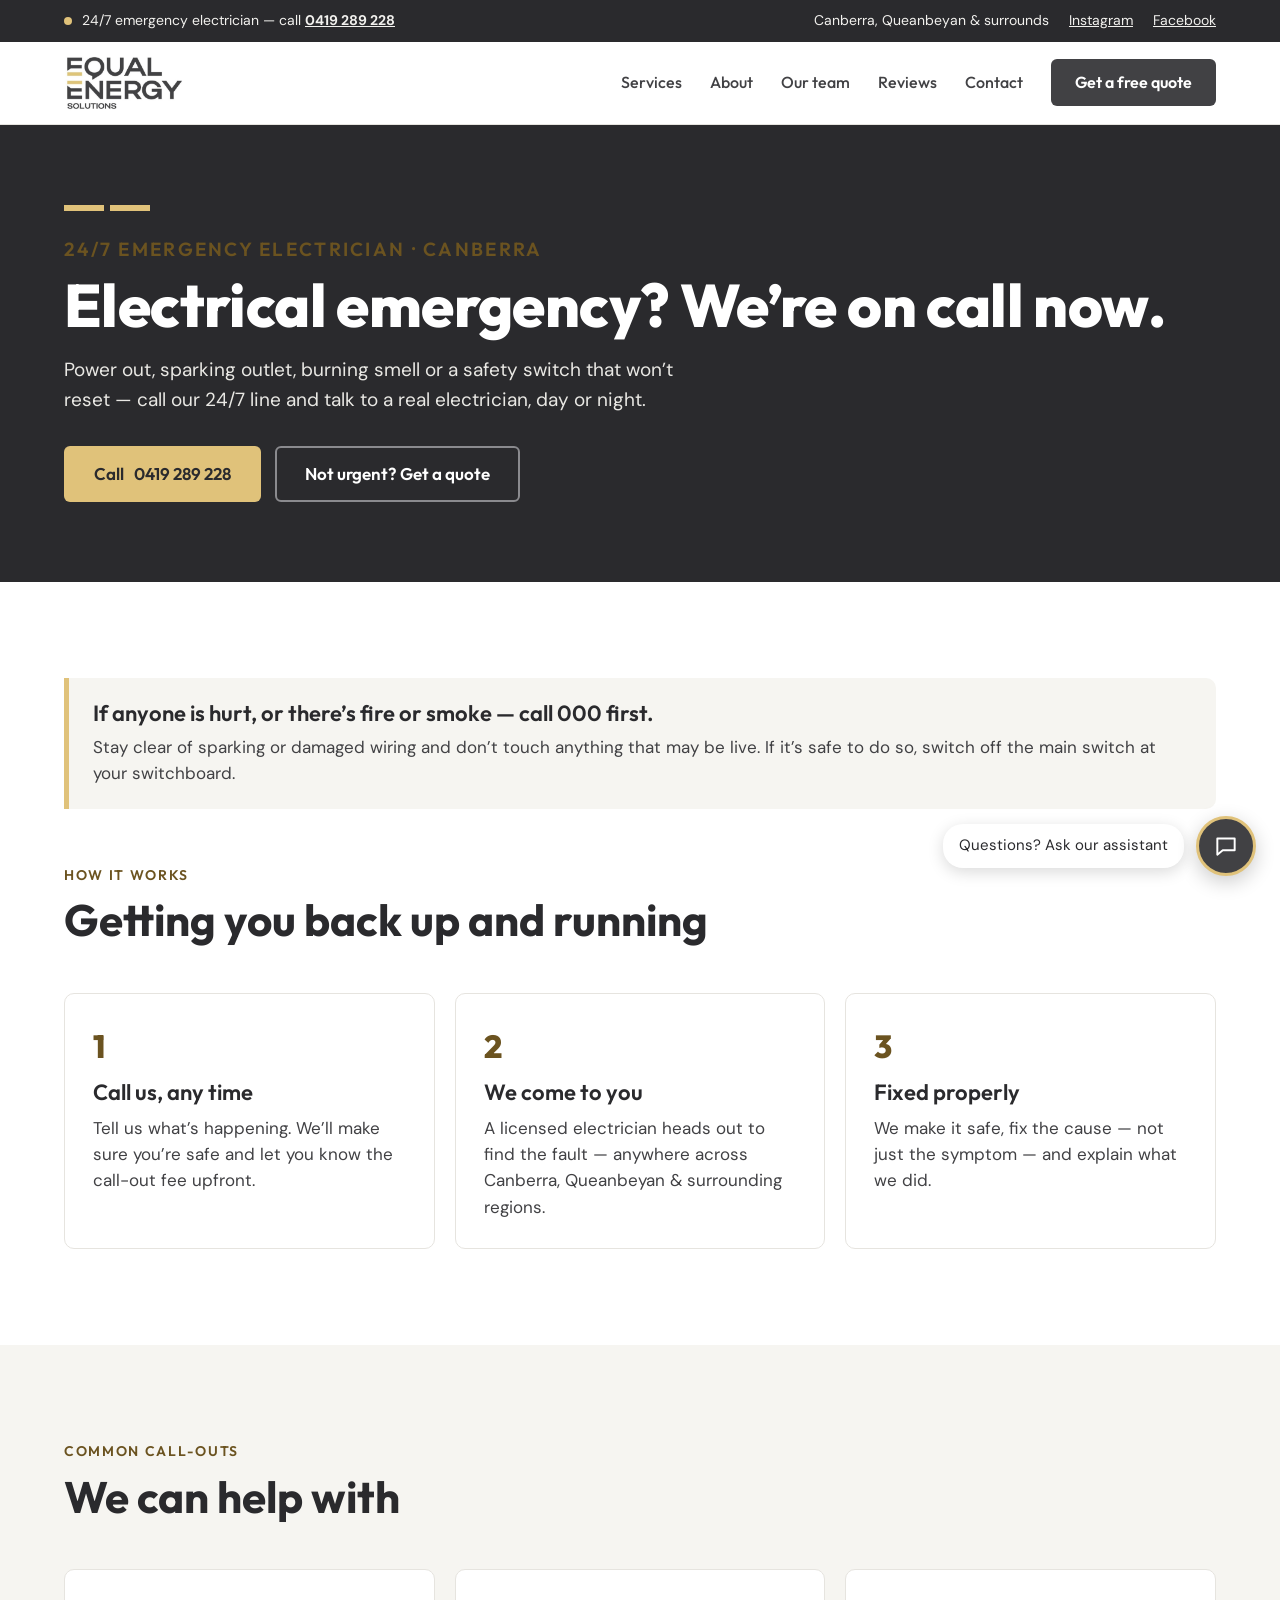
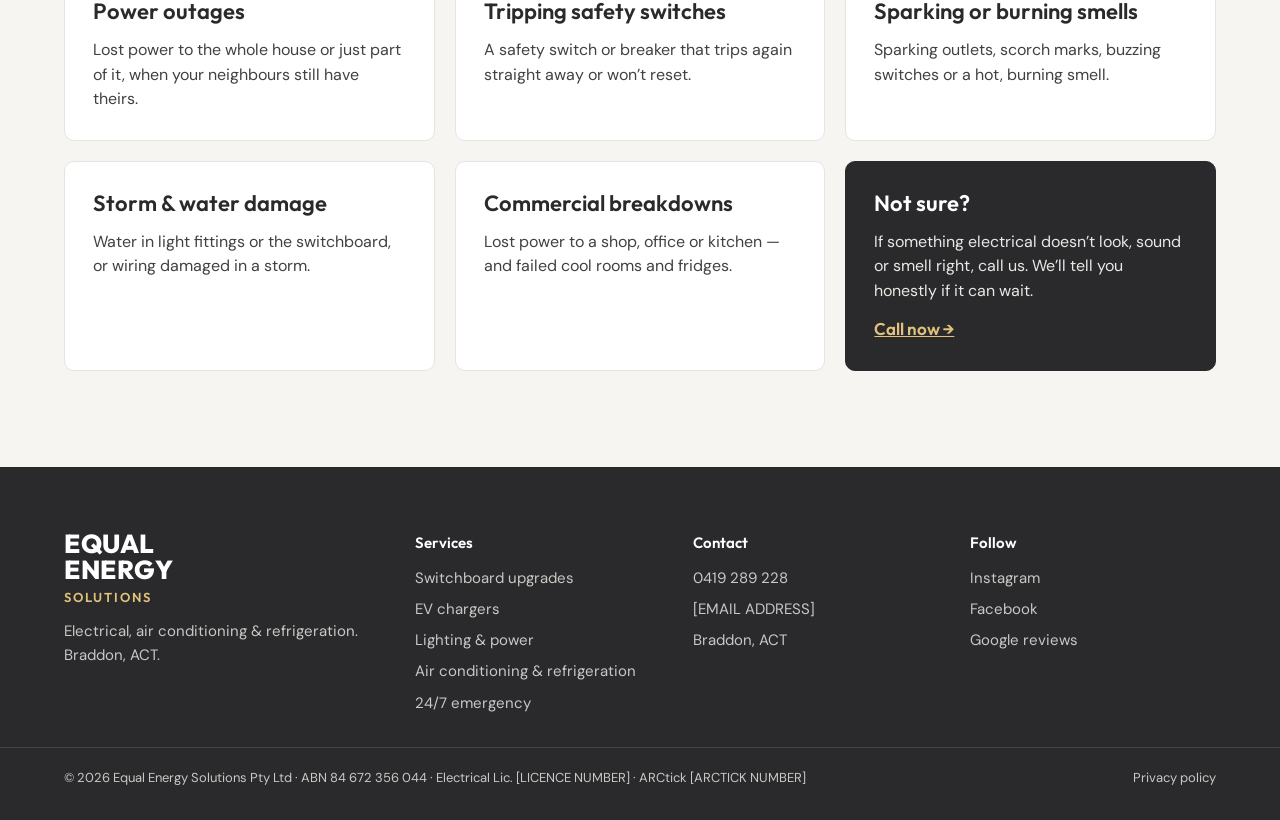
==== commit 5abb7d56: "Set service area to Canberra, Queanbeyan & surrounding regions; open 24/7 Co-Authored-By: Claude Opu" ====
--- a/emergency.html
+++ b/emergency.html
@@ -23,7 +23,7 @@
 <div class="topbar">
   <div class="wrap">
     <div class="topbar__left"><span class="dot" aria-hidden="true"></span><span>24/7 emergency electrician — call <a data-tel href="index.html#contact"><strong data-site="phone">0419 289 228</strong></a></span></div>
-    <div class="topbar__right"><span>Braddon, Canberra &amp; surrounds</span><a data-link="instagramUrl" href="https://www.instagram.com/equalenergysolutions/" rel="noopener">Instagram</a><a data-link="facebookUrl" href="https://www.facebook.com/p/Equal-Energy-Solutions-61576045104167/" rel="noopener">Facebook</a></div>
+    <div class="topbar__right"><span>Canberra, Queanbeyan &amp; surrounds</span><a data-link="instagramUrl" href="https://www.instagram.com/equalenergysolutions/" rel="noopener">Instagram</a><a data-link="facebookUrl" href="https://www.facebook.com/p/Equal-Energy-Solutions-61576045104167/" rel="noopener">Facebook</a></div>
   </div>
 </div>
 
@@ -71,7 +71,7 @@
     </div>
     <ol class="steps" style="padding:0;margin:0">
       <li><h3 style="margin-bottom:8px">Call us, any time</h3><p>Tell us what’s happening. We’ll make sure you’re safe and let you know the call-out fee upfront.</p></li>
-      <li><h3 style="margin-bottom:8px">We come to you</h3><p>A licensed electrician heads out to find the fault — across Braddon and <span data-site="serviceArea">Canberra &amp; surrounds</span>.</p></li>
+      <li><h3 style="margin-bottom:8px">We come to you</h3><p>A licensed electrician heads out to find the fault — anywhere across <span data-site="serviceArea">Canberra, Queanbeyan &amp; surrounding regions</span>.</p></li>
       <li><h3 style="margin-bottom:8px">Fixed properly</h3><p>We make it safe, fix the cause — not just the symptom — and explain what we did.</p></li>
     </ol>
   </div>
